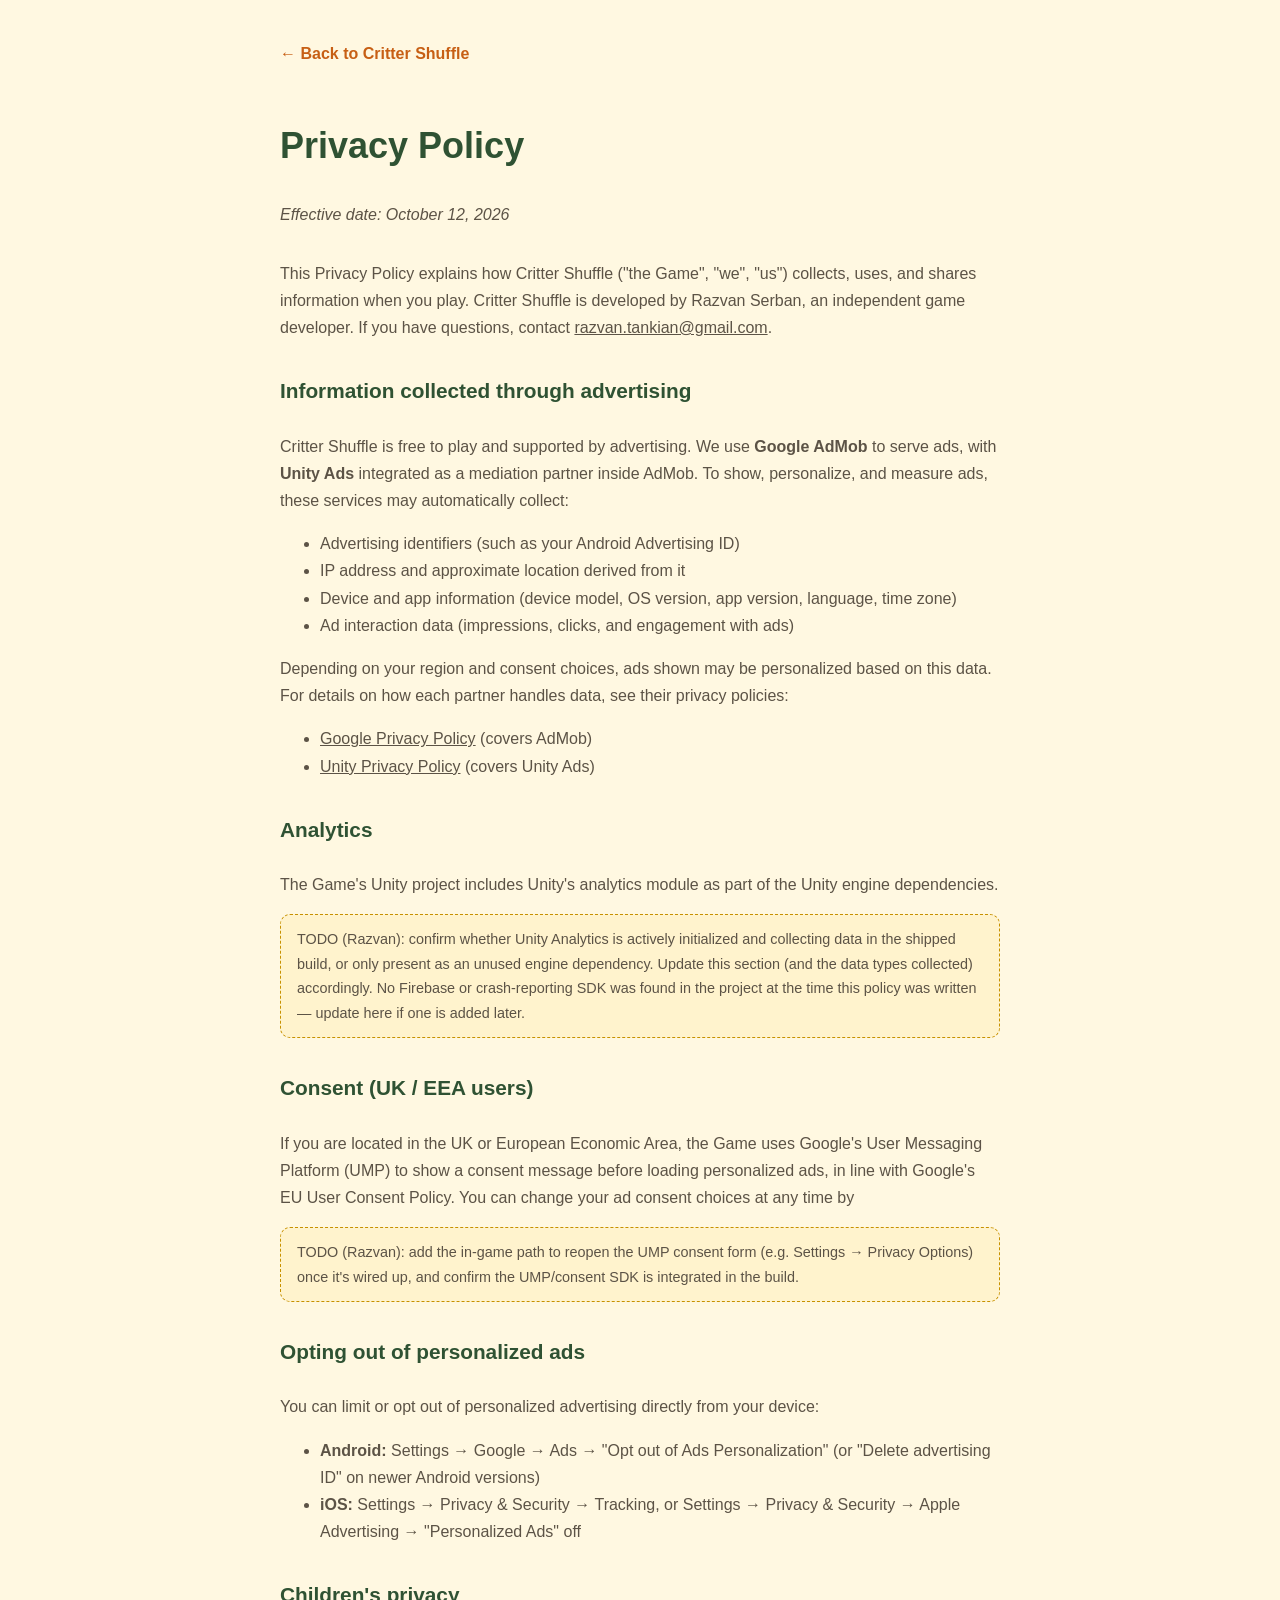
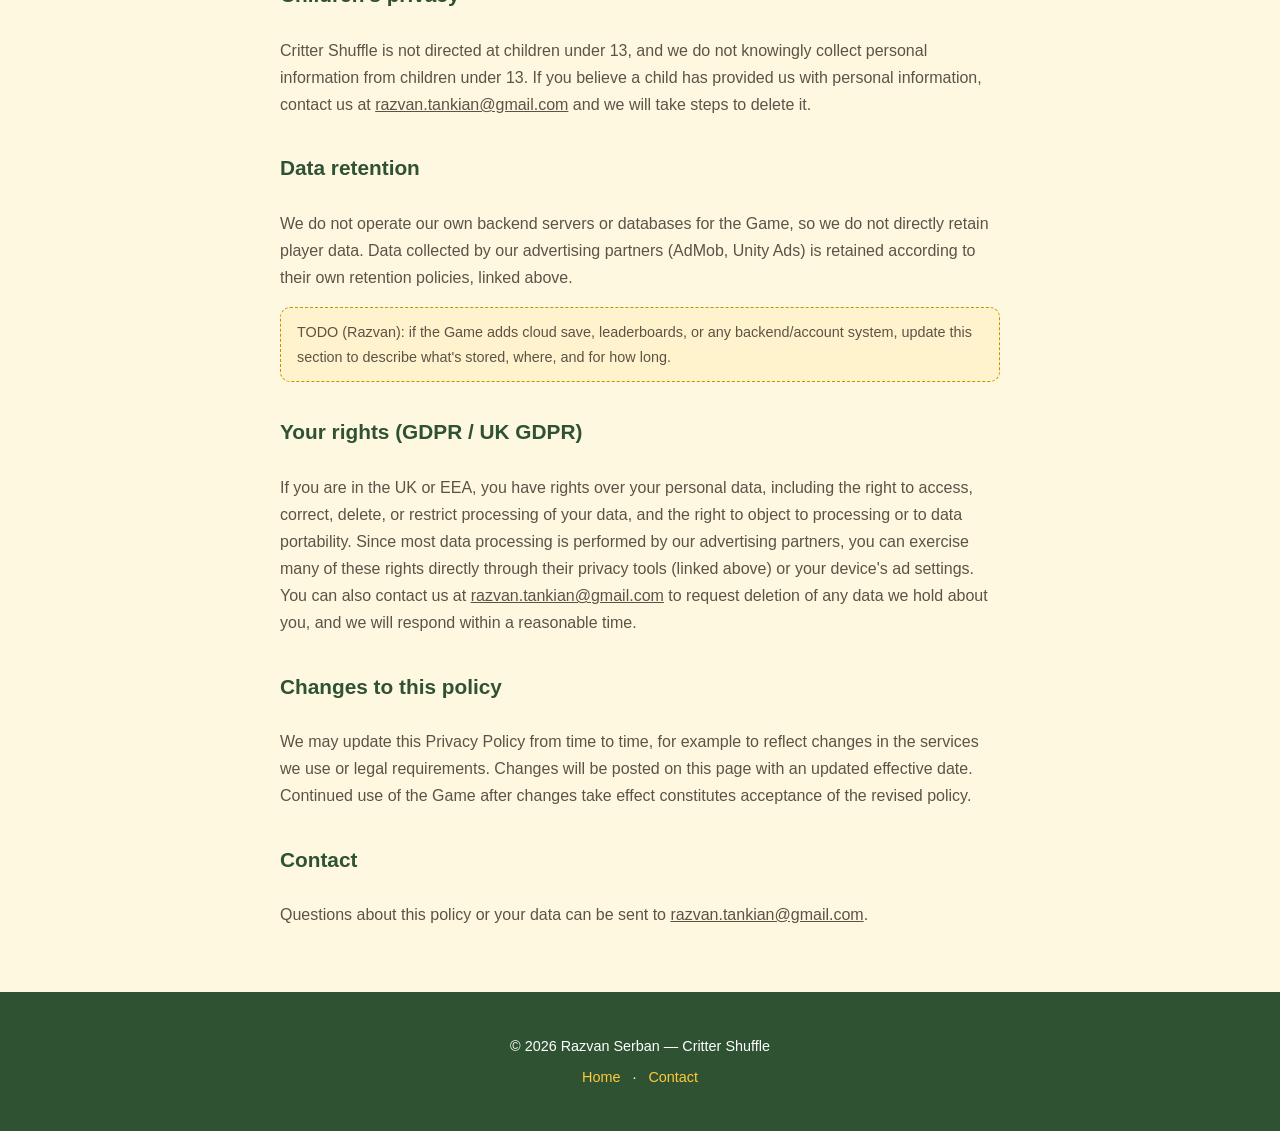
==== privacy.html @ 04a680a5 "Add Critter Shuffle landing page and privacy policy" ====
<!DOCTYPE html>
<html lang="en">
<head>
<meta charset="UTF-8">
<meta name="viewport" content="width=device-width, initial-scale=1">
<title>Privacy Policy &mdash; Critter Shuffle</title>
<meta name="description" content="Privacy policy for Critter Shuffle, a free mobile game by Razvan Serban that uses Google AdMob and Unity Ads to show advertising.">
<link rel="icon" href="images/icon.webp" type="image/webp">
<link rel="stylesheet" href="styles.css">
</head>
<body>

<main class="policy">
  <a class="back-link" href="index.html">&larr; Back to Critter Shuffle</a>
  <h1>Privacy Policy</h1>
  <p class="effective-date">Effective date: October 12, 2026</p>

  <p>
    This Privacy Policy explains how Critter Shuffle ("the Game", "we", "us") collects, uses, and
    shares information when you play. Critter Shuffle is developed by Razvan Serban, an independent
    game developer. If you have questions, contact
    <a href="mailto:razvan.tankian@gmail.com">razvan.tankian@gmail.com</a>.
  </p>

  <h2>Information collected through advertising</h2>
  <p>
    Critter Shuffle is free to play and supported by advertising. We use <strong>Google AdMob</strong>
    to serve ads, with <strong>Unity Ads</strong> integrated as a mediation partner inside AdMob. To
    show, personalize, and measure ads, these services may automatically collect:
  </p>
  <ul>
    <li>Advertising identifiers (such as your Android Advertising ID)</li>
    <li>IP address and approximate location derived from it</li>
    <li>Device and app information (device model, OS version, app version, language, time zone)</li>
    <li>Ad interaction data (impressions, clicks, and engagement with ads)</li>
  </ul>
  <p>
    Depending on your region and consent choices, ads shown may be personalized based on this data.
    For details on how each partner handles data, see their privacy policies:
  </p>
  <ul>
    <li><a href="https://policies.google.com/privacy" target="_blank" rel="noopener">Google Privacy Policy</a> (covers AdMob)</li>
    <li><a href="https://unity.com/legal/game-player-and-app-user-privacy-policy" target="_blank" rel="noopener">Unity Privacy Policy</a> (covers Unity Ads)</li>
  </ul>

  <h2>Analytics</h2>
  <p>
    The Game's Unity project includes Unity's analytics module as part of the Unity engine
    dependencies.
  </p>
  <p class="todo">
    TODO (Razvan): confirm whether Unity Analytics is actively initialized and collecting data in
    the shipped build, or only present as an unused engine dependency. Update this section (and the
    data types collected) accordingly. No Firebase or crash-reporting SDK was found in the project
    at the time this policy was written &mdash; update here if one is added later.
  </p>

  <h2>Consent (UK / EEA users)</h2>
  <p>
    If you are located in the UK or European Economic Area, the Game uses Google's User Messaging
    Platform (UMP) to show a consent message before loading personalized ads, in line with Google's
    EU User Consent Policy. You can change your ad consent choices at any time by
  </p>
  <p class="todo">
    TODO (Razvan): add the in-game path to reopen the UMP consent form (e.g. Settings &rarr; Privacy
    Options) once it's wired up, and confirm the UMP/consent SDK is integrated in the build.
  </p>

  <h2>Opting out of personalized ads</h2>
  <p>You can limit or opt out of personalized advertising directly from your device:</p>
  <ul>
    <li><strong>Android:</strong> Settings &rarr; Google &rarr; Ads &rarr; "Opt out of Ads Personalization" (or "Delete advertising ID" on newer Android versions)</li>
    <li><strong>iOS:</strong> Settings &rarr; Privacy &amp; Security &rarr; Tracking, or Settings &rarr; Privacy &amp; Security &rarr; Apple Advertising &rarr; "Personalized Ads" off</li>
  </ul>

  <h2>Children's privacy</h2>
  <p>
    Critter Shuffle is not directed at children under 13, and we do not knowingly collect personal
    information from children under 13. If you believe a child has provided us with personal
    information, contact us at <a href="mailto:razvan.tankian@gmail.com">razvan.tankian@gmail.com</a>
    and we will take steps to delete it.
  </p>

  <h2>Data retention</h2>
  <p>
    We do not operate our own backend servers or databases for the Game, so we do not directly
    retain player data. Data collected by our advertising partners (AdMob, Unity Ads) is retained
    according to their own retention policies, linked above.
  </p>
  <p class="todo">
    TODO (Razvan): if the Game adds cloud save, leaderboards, or any backend/account system, update
    this section to describe what's stored, where, and for how long.
  </p>

  <h2>Your rights (GDPR / UK GDPR)</h2>
  <p>
    If you are in the UK or EEA, you have rights over your personal data, including the right to
    access, correct, delete, or restrict processing of your data, and the right to object to
    processing or to data portability. Since most data processing is performed by our advertising
    partners, you can exercise many of these rights directly through their privacy tools (linked
    above) or your device's ad settings. You can also contact us at
    <a href="mailto:razvan.tankian@gmail.com">razvan.tankian@gmail.com</a> to request deletion of
    any data we hold about you, and we will respond within a reasonable time.
  </p>

  <h2>Changes to this policy</h2>
  <p>
    We may update this Privacy Policy from time to time, for example to reflect changes in the
    services we use or legal requirements. Changes will be posted on this page with an updated
    effective date. Continued use of the Game after changes take effect constitutes acceptance of
    the revised policy.
  </p>

  <h2>Contact</h2>
  <p>
    Questions about this policy or your data can be sent to
    <a href="mailto:razvan.tankian@gmail.com">razvan.tankian@gmail.com</a>.
  </p>
</main>

<footer>
  <div class="container">
    <p>&copy; <span id="year">2026</span> Razvan Serban &mdash; Critter Shuffle</p>
    <p class="footer-links">
      <a href="index.html">Home</a>
      &middot;
      <a href="mailto:razvan.tankian@gmail.com">Contact</a>
    </p>
  </div>
</footer>

<script>document.getElementById("year").textContent = new Date().getFullYear();</script>
</body>
</html>
---- styles.css ----
:root {
  --cream: #fff8e1;
  --leaf-dark: #2f5233;
  --leaf: #4c8c4a;
  --leaf-light: #8bc34a;
  --sun: #ffc93c;
  --fox: #ef7d26;
  --fox-dark: #c75f14;
  --text: #2b2318;
  --text-muted: #5c5346;
  --white: #ffffff;
  --radius: 18px;
  --shadow: 0 8px 24px rgba(47, 82, 51, 0.15);
}

* {
  box-sizing: border-box;
}

html {
  scroll-behavior: smooth;
}

body {
  margin: 0;
  font-family: -apple-system, BlinkMacSystemFont, "Segoe UI", Roboto, Helvetica, Arial, sans-serif;
  color: var(--text);
  background: var(--cream);
  overflow-x: hidden;
}

img {
  max-width: 100%;
  display: block;
}

a {
  color: inherit;
}

.container {
  width: 100%;
  max-width: 980px;
  margin: 0 auto;
  padding: 0 1.25rem;
}

/* Hero */
.hero {
  position: relative;
  padding: 3rem 0 3.5rem;
  background: linear-gradient(180deg, rgba(47, 82, 51, 0.55), rgba(47, 82, 51, 0.75)),
    url("images/hero.webp") center 30% / cover no-repeat;
  color: var(--white);
  text-align: center;
}

.hero-icon {
  width: 110px;
  height: 110px;
  border-radius: 28px;
  box-shadow: var(--shadow);
  border: 4px solid var(--white);
  margin: 0 auto 1.25rem;
}

.hero h1 {
  font-size: clamp(2rem, 7vw, 3rem);
  margin: 0 0 0.5rem;
  text-shadow: 0 2px 8px rgba(0, 0, 0, 0.25);
}

.tagline {
  font-size: clamp(1rem, 4vw, 1.25rem);
  margin: 0 0 1.75rem;
  text-shadow: 0 1px 4px rgba(0, 0, 0, 0.25);
}

.btn-play {
  display: inline-flex;
  align-items: center;
  gap: 0.6rem;
  background: var(--fox);
  color: var(--white);
  font-weight: 700;
  font-size: 1.05rem;
  padding: 0.85rem 1.75rem;
  border-radius: 999px;
  text-decoration: none;
  box-shadow: var(--shadow);
  transition: transform 0.15s ease, background 0.15s ease;
}

.btn-play:hover,
.btn-play:focus-visible {
  background: var(--fox-dark);
  transform: translateY(-2px);
}

.btn-play svg {
  width: 22px;
  height: 22px;
  flex-shrink: 0;
}

/* Sections */
section {
  padding: 3rem 0;
}

h2 {
  font-size: clamp(1.5rem, 5vw, 2rem);
  color: var(--leaf-dark);
  text-align: center;
  margin: 0 0 1.5rem;
}

.about p {
  font-size: 1.05rem;
  line-height: 1.7;
  color: var(--text-muted);
  max-width: 640px;
  margin: 0 auto 1.75rem;
  text-align: center;
}

.features {
  list-style: none;
  margin: 0;
  padding: 0;
  display: grid;
  grid-template-columns: repeat(auto-fit, minmax(220px, 1fr));
  gap: 1rem;
  max-width: 760px;
  margin: 0 auto;
}

.features li {
  background: var(--white);
  border-radius: var(--radius);
  padding: 1.25rem 1.1rem;
  box-shadow: var(--shadow);
  font-weight: 600;
  display: flex;
  align-items: center;
  gap: 0.75rem;
  font-size: 0.98rem;
}

.features li span.emoji {
  font-size: 1.5rem;
}

.gallery-section {
  background: linear-gradient(180deg, rgba(139, 195, 74, 0.15), rgba(139, 195, 74, 0));
}

.gallery {
  display: grid;
  grid-template-columns: repeat(auto-fit, minmax(140px, 1fr));
  gap: 1rem;
  max-width: 820px;
  margin: 0 auto;
}

.gallery figure {
  margin: 0;
  background: var(--white);
  border-radius: var(--radius);
  box-shadow: var(--shadow);
  padding: 1rem;
  text-align: center;
}

.gallery img {
  width: 100%;
  height: auto;
  margin: 0 auto 0.5rem;
}

.gallery figcaption {
  font-weight: 700;
  color: var(--leaf-dark);
}

.developer {
  text-align: center;
}

.developer p {
  color: var(--text-muted);
  font-size: 1rem;
  line-height: 1.6;
}

.developer .contact-link {
  display: inline-block;
  margin-top: 0.5rem;
  color: var(--fox-dark);
  font-weight: 700;
  text-decoration: none;
}

.developer .contact-link:hover {
  text-decoration: underline;
}

footer {
  background: var(--leaf-dark);
  color: var(--white);
  text-align: center;
  padding: 2rem 1.25rem;
  font-size: 0.9rem;
}

footer a {
  color: var(--sun);
  text-decoration: none;
  margin: 0 0.5rem;
}

footer a:hover {
  text-decoration: underline;
}

footer .footer-links {
  margin-top: 0.5rem;
}

/* Privacy page */
.policy {
  max-width: 760px;
  margin: 0 auto;
  padding: 2.5rem 1.25rem 3rem;
  line-height: 1.7;
}

.policy h1 {
  color: var(--leaf-dark);
  font-size: clamp(1.75rem, 6vw, 2.25rem);
}

.policy h2 {
  text-align: left;
  font-size: 1.3rem;
  margin-top: 2rem;
}

.policy p,
.policy li {
  color: var(--text-muted);
}

.policy .effective-date {
  font-style: italic;
  margin-bottom: 2rem;
}

.policy .back-link {
  display: inline-block;
  margin-bottom: 1.5rem;
  color: var(--fox-dark);
  font-weight: 700;
  text-decoration: none;
}

.todo {
  background: #fff3cd;
  border: 1px dashed #c79100;
  border-radius: 10px;
  padding: 0.75rem 1rem;
  font-size: 0.9rem;
  color: #6b5200;
}
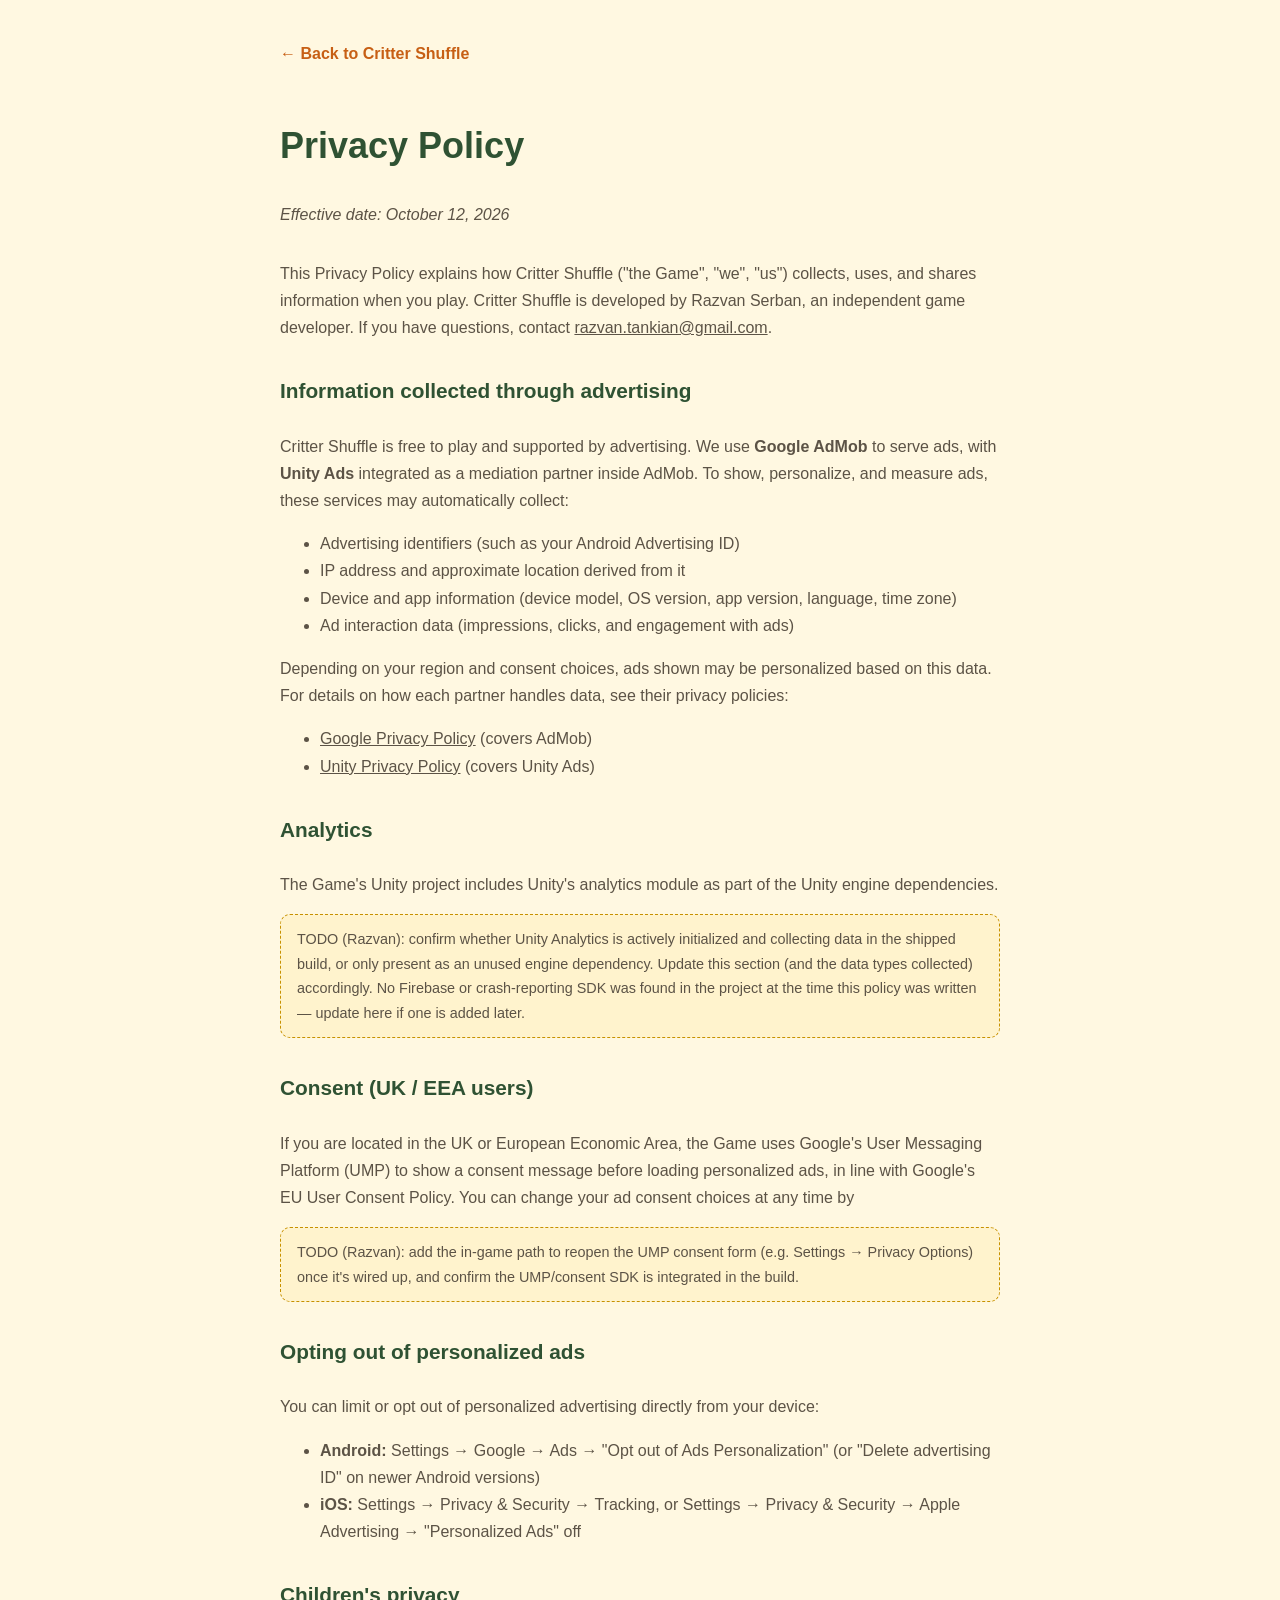
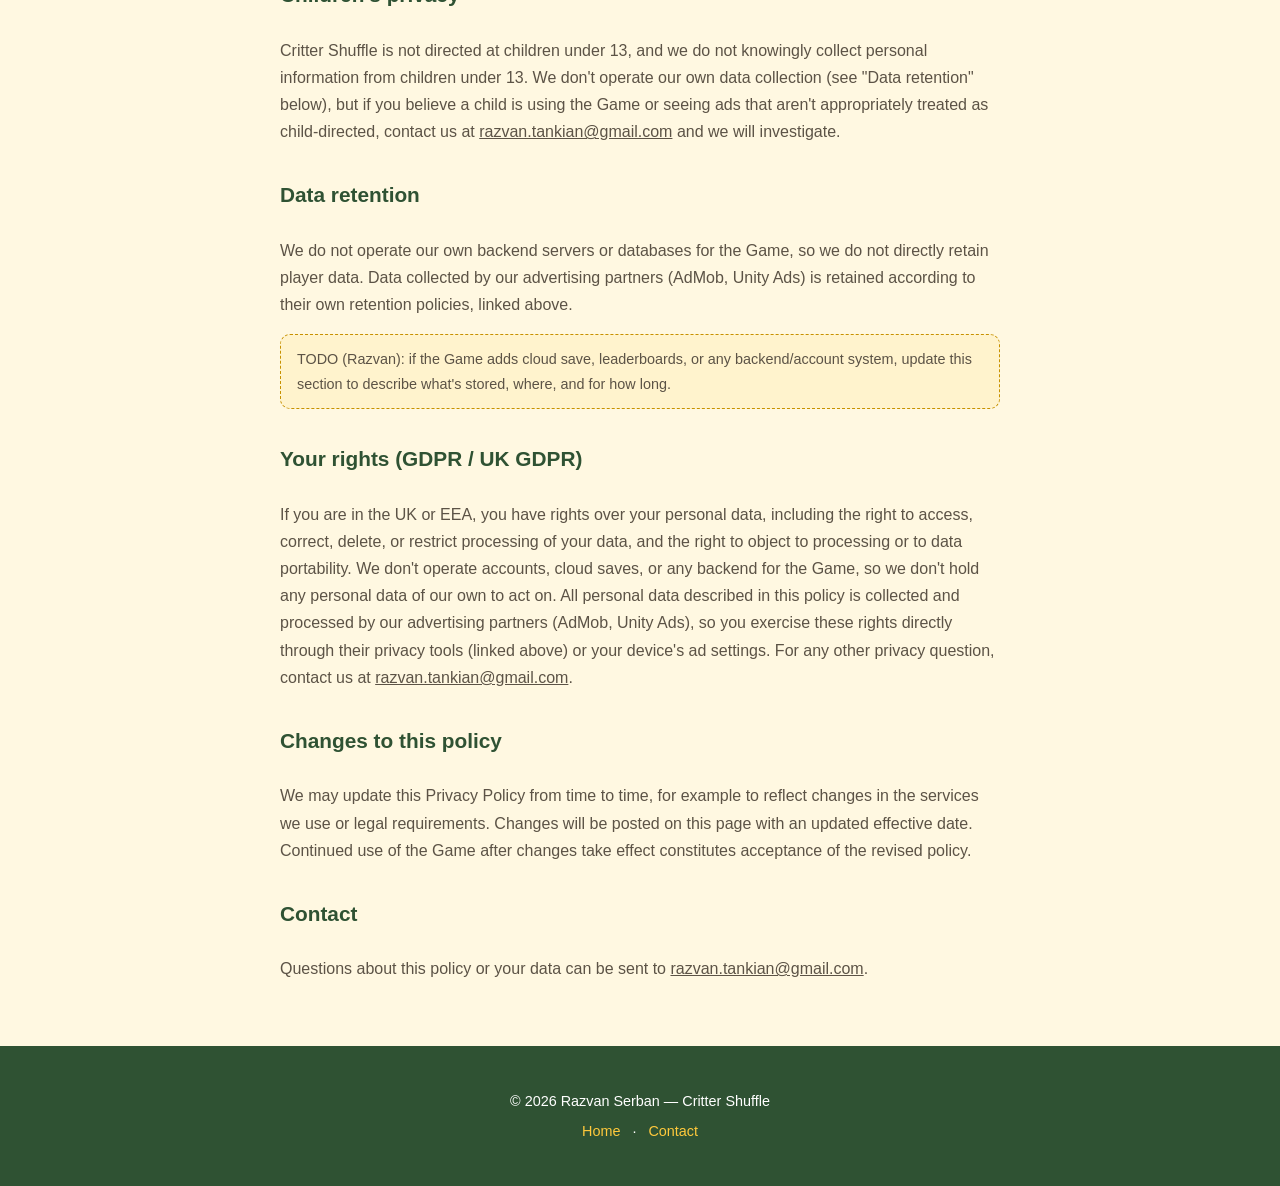
==== commit 5cdb84e6: "Clarify privacy policy: we hold no personal data ourselves" ====
--- a/privacy.html
+++ b/privacy.html
@@ -76,9 +76,10 @@
   <h2>Children's privacy</h2>
   <p>
     Critter Shuffle is not directed at children under 13, and we do not knowingly collect personal
-    information from children under 13. If you believe a child has provided us with personal
-    information, contact us at <a href="mailto:razvan.tankian@gmail.com">razvan.tankian@gmail.com</a>
-    and we will take steps to delete it.
+    information from children under 13. We don't operate our own data collection (see "Data
+    retention" below), but if you believe a child is using the Game or seeing ads that aren't
+    appropriately treated as child-directed, contact us at
+    <a href="mailto:razvan.tankian@gmail.com">razvan.tankian@gmail.com</a> and we will investigate.
   </p>
 
   <h2>Data retention</h2>
@@ -96,11 +97,12 @@
   <p>
     If you are in the UK or EEA, you have rights over your personal data, including the right to
     access, correct, delete, or restrict processing of your data, and the right to object to
-    processing or to data portability. Since most data processing is performed by our advertising
-    partners, you can exercise many of these rights directly through their privacy tools (linked
-    above) or your device's ad settings. You can also contact us at
-    <a href="mailto:razvan.tankian@gmail.com">razvan.tankian@gmail.com</a> to request deletion of
-    any data we hold about you, and we will respond within a reasonable time.
+    processing or to data portability. We don't operate accounts, cloud saves, or any backend for
+    the Game, so we don't hold any personal data of our own to act on. All personal data described
+    in this policy is collected and processed by our advertising partners (AdMob, Unity Ads), so
+    you exercise these rights directly through their privacy tools (linked above) or your device's
+    ad settings. For any other privacy question, contact us at
+    <a href="mailto:razvan.tankian@gmail.com">razvan.tankian@gmail.com</a>.
   </p>
 
   <h2>Changes to this policy</h2>
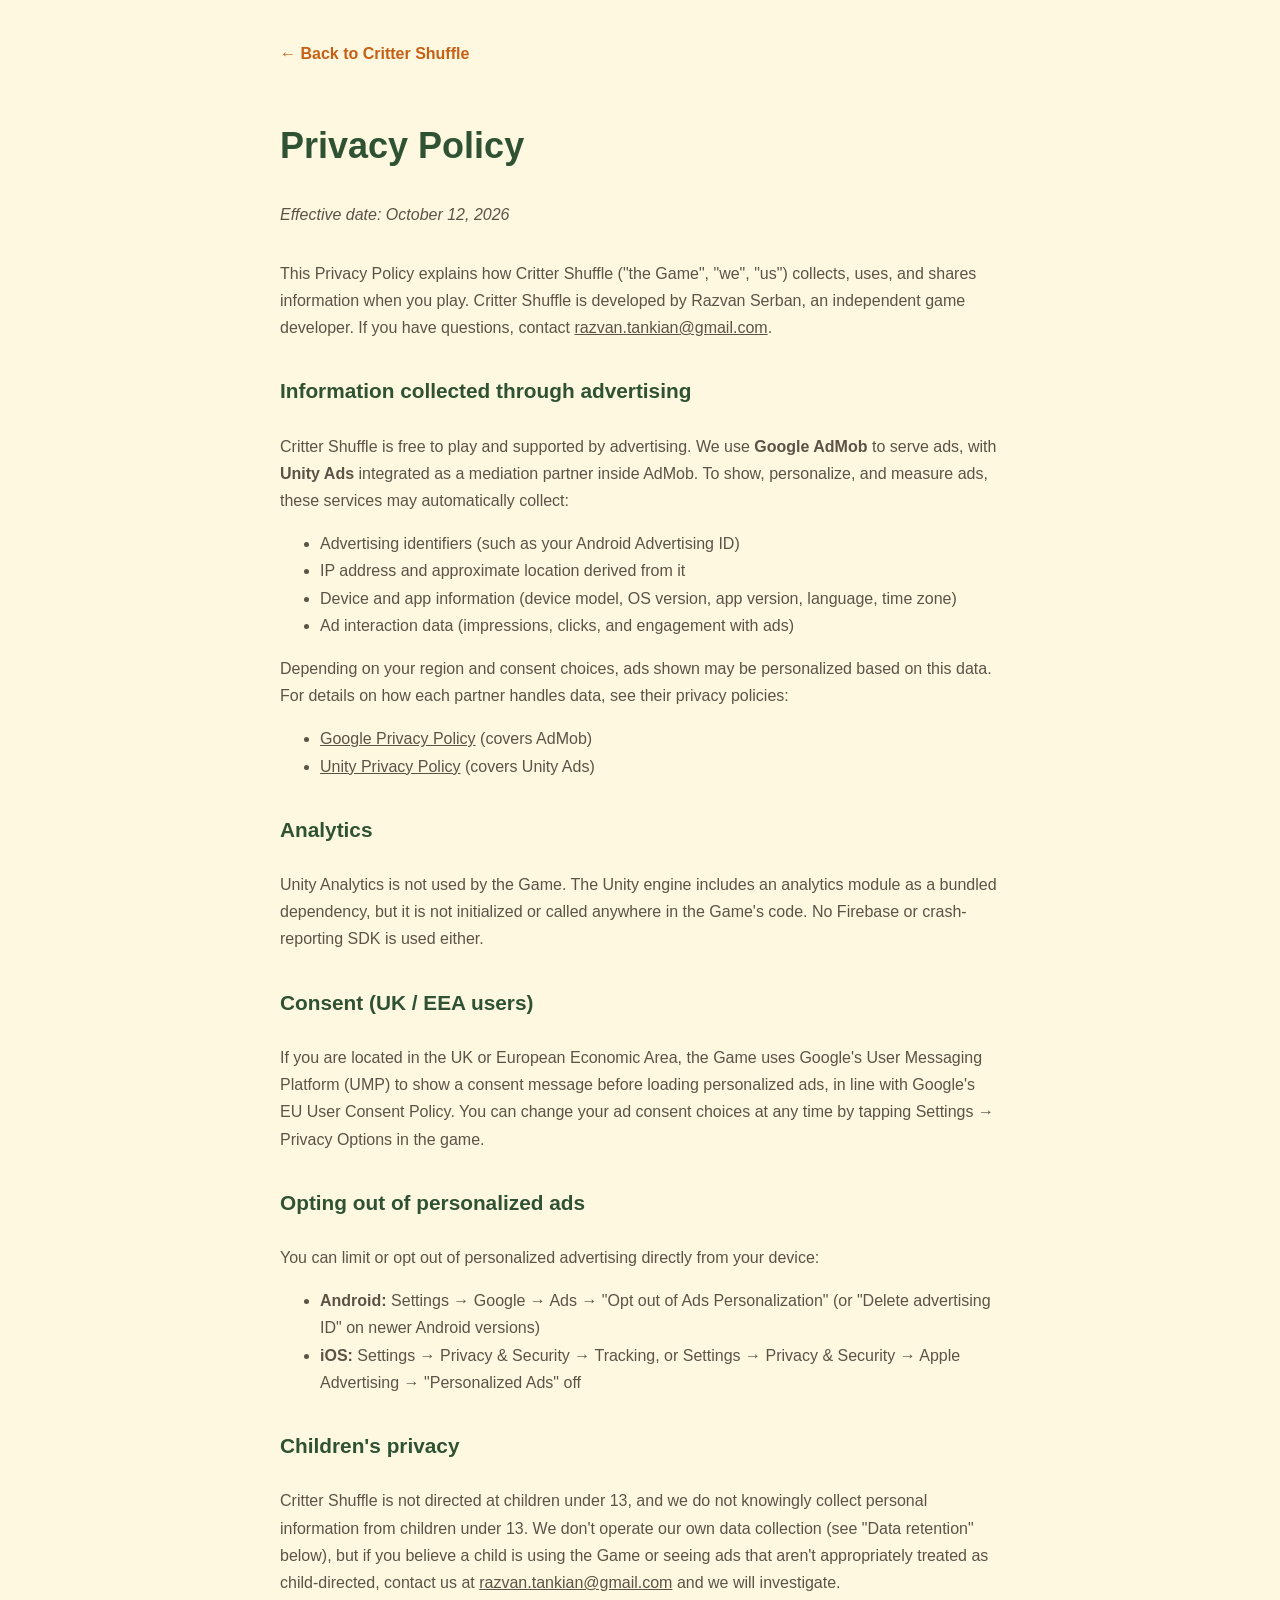
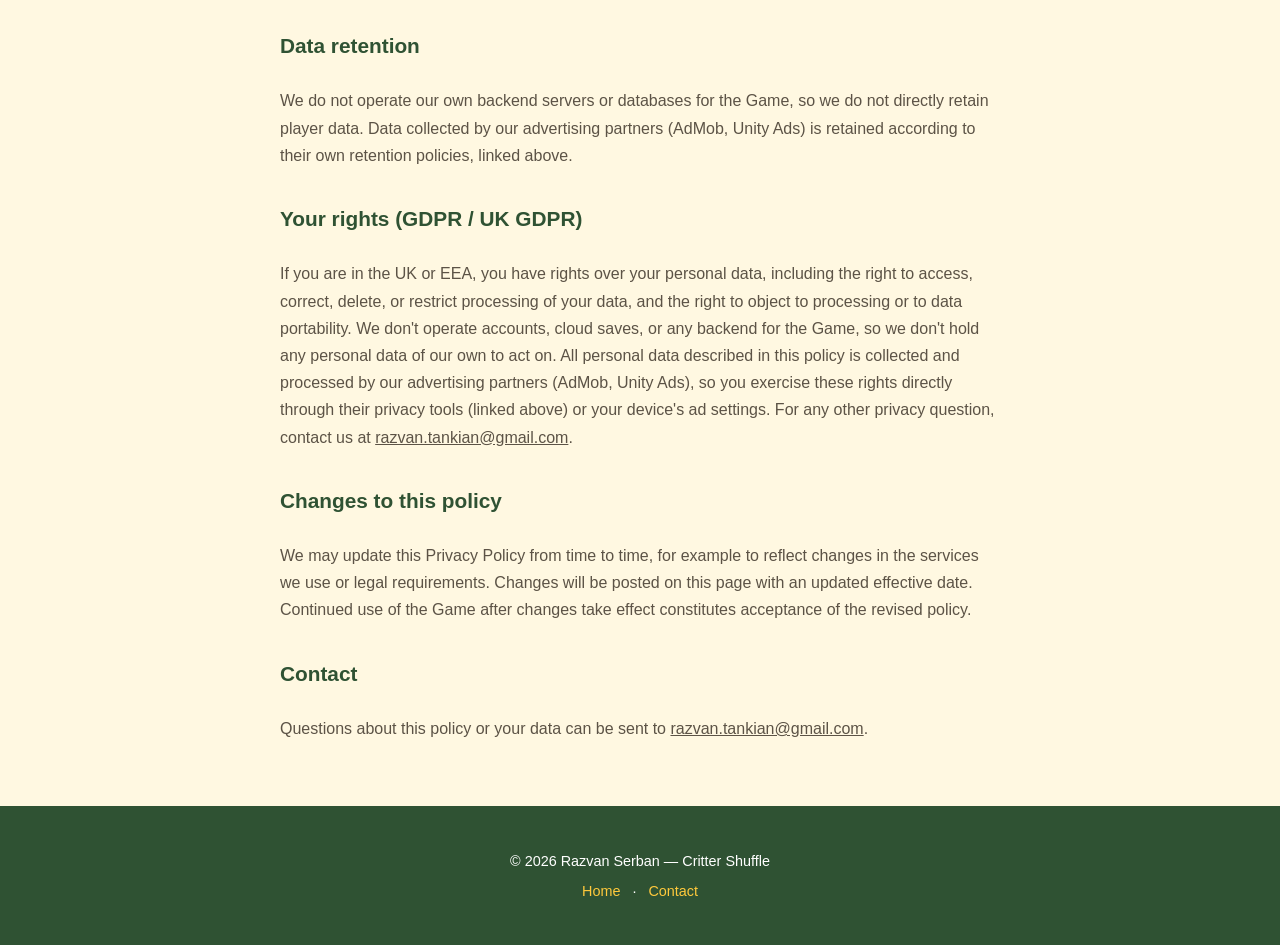
==== commit d8c8d4b1: "Remove TODOs from privacy policy: Analytics not used, add UMP consent path" ====
--- a/privacy.html
+++ b/privacy.html
@@ -45,14 +45,9 @@
 
   <h2>Analytics</h2>
   <p>
-    The Game's Unity project includes Unity's analytics module as part of the Unity engine
-    dependencies.
-  </p>
-  <p class="todo">
-    TODO (Razvan): confirm whether Unity Analytics is actively initialized and collecting data in
-    the shipped build, or only present as an unused engine dependency. Update this section (and the
-    data types collected) accordingly. No Firebase or crash-reporting SDK was found in the project
-    at the time this policy was written &mdash; update here if one is added later.
+    Unity Analytics is not used by the Game. The Unity engine includes an analytics module as a
+    bundled dependency, but it is not initialized or called anywhere in the Game's code. No
+    Firebase or crash-reporting SDK is used either.
   </p>
 
   <h2>Consent (UK / EEA users)</h2>
@@ -60,10 +55,7 @@
     If you are located in the UK or European Economic Area, the Game uses Google's User Messaging
     Platform (UMP) to show a consent message before loading personalized ads, in line with Google's
     EU User Consent Policy. You can change your ad consent choices at any time by
-  </p>
-  <p class="todo">
-    TODO (Razvan): add the in-game path to reopen the UMP consent form (e.g. Settings &rarr; Privacy
-    Options) once it's wired up, and confirm the UMP/consent SDK is integrated in the build.
+    tapping Settings &rarr; Privacy Options in the game.
   </p>
 
   <h2>Opting out of personalized ads</h2>
@@ -87,10 +79,6 @@
     We do not operate our own backend servers or databases for the Game, so we do not directly
     retain player data. Data collected by our advertising partners (AdMob, Unity Ads) is retained
     according to their own retention policies, linked above.
-  </p>
-  <p class="todo">
-    TODO (Razvan): if the Game adds cloud save, leaderboards, or any backend/account system, update
-    this section to describe what's stored, where, and for how long.
   </p>
 
   <h2>Your rights (GDPR / UK GDPR)</h2>
--- a/styles.css
+++ b/styles.css
@@ -263,12 +263,3 @@
   font-weight: 700;
   text-decoration: none;
 }
-
-.todo {
-  background: #fff3cd;
-  border: 1px dashed #c79100;
-  border-radius: 10px;
-  padding: 0.75rem 1rem;
-  font-size: 0.9rem;
-  color: #6b5200;
-}
